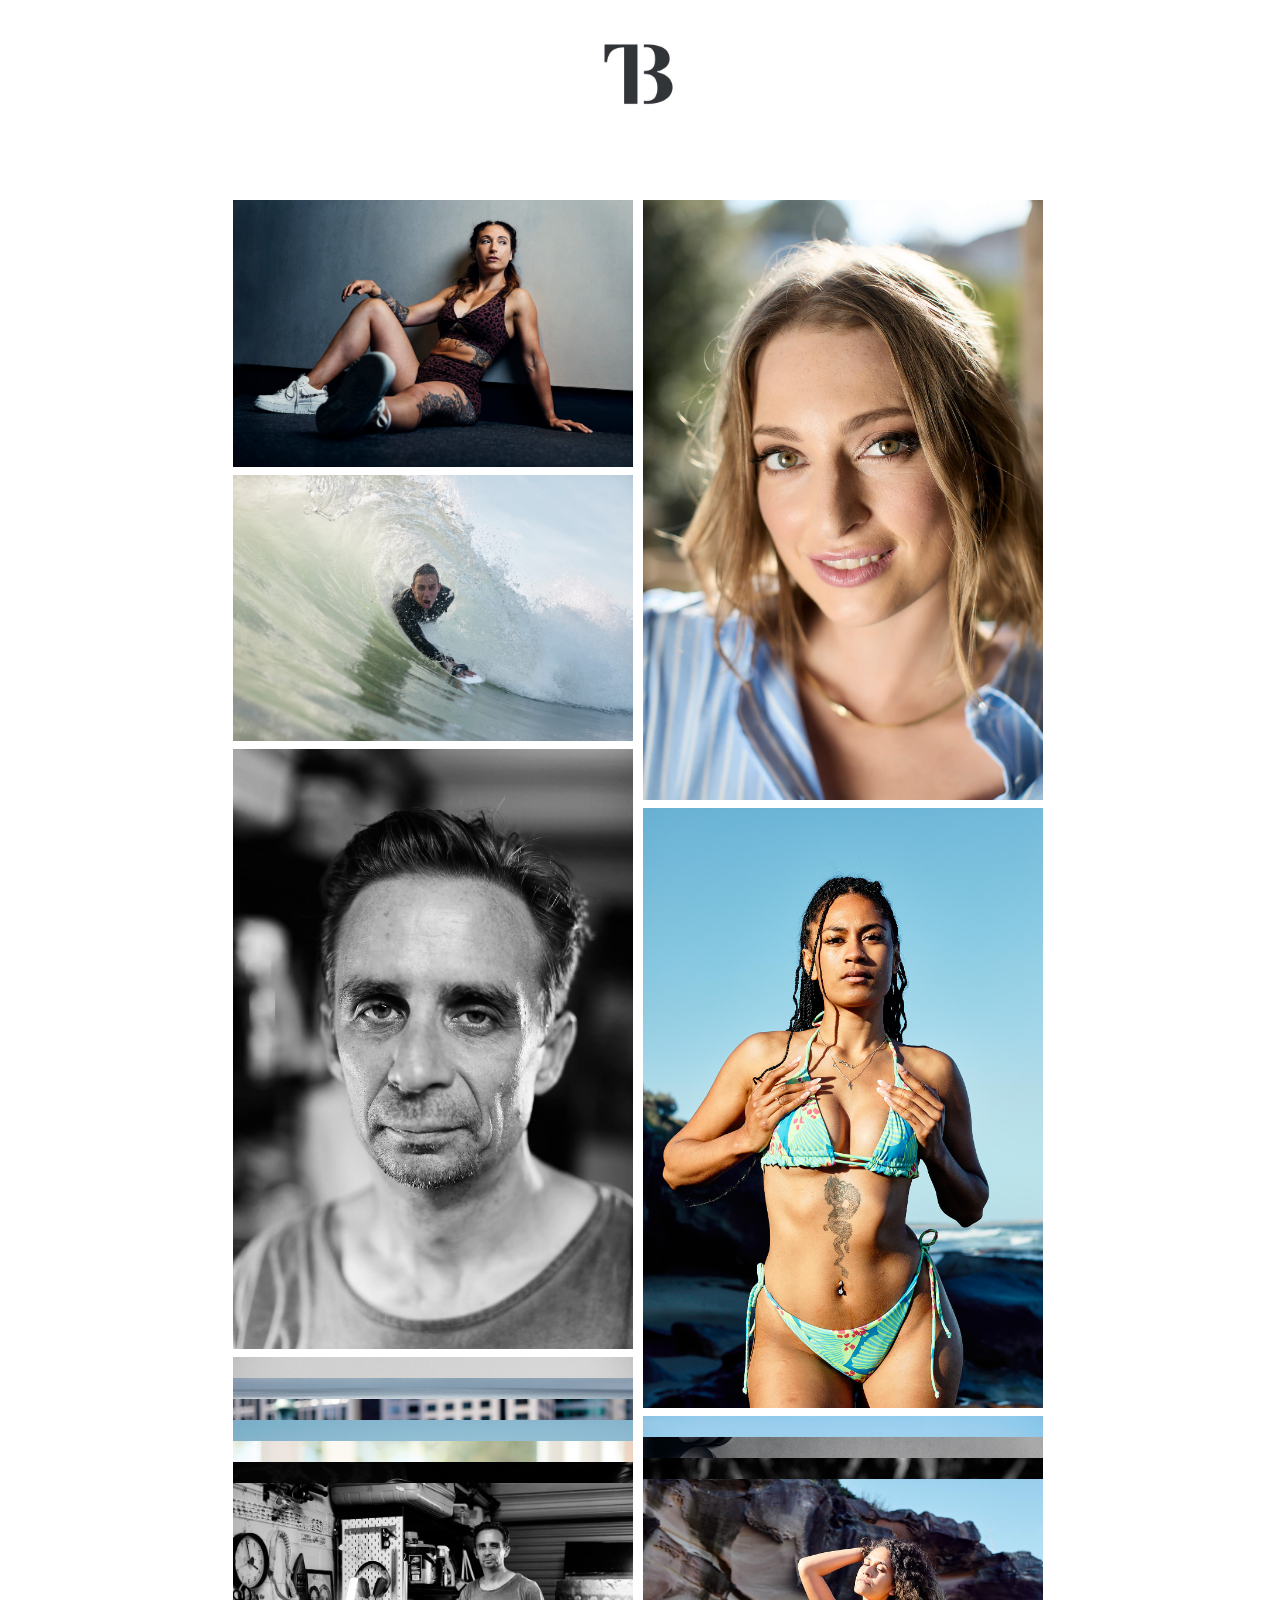
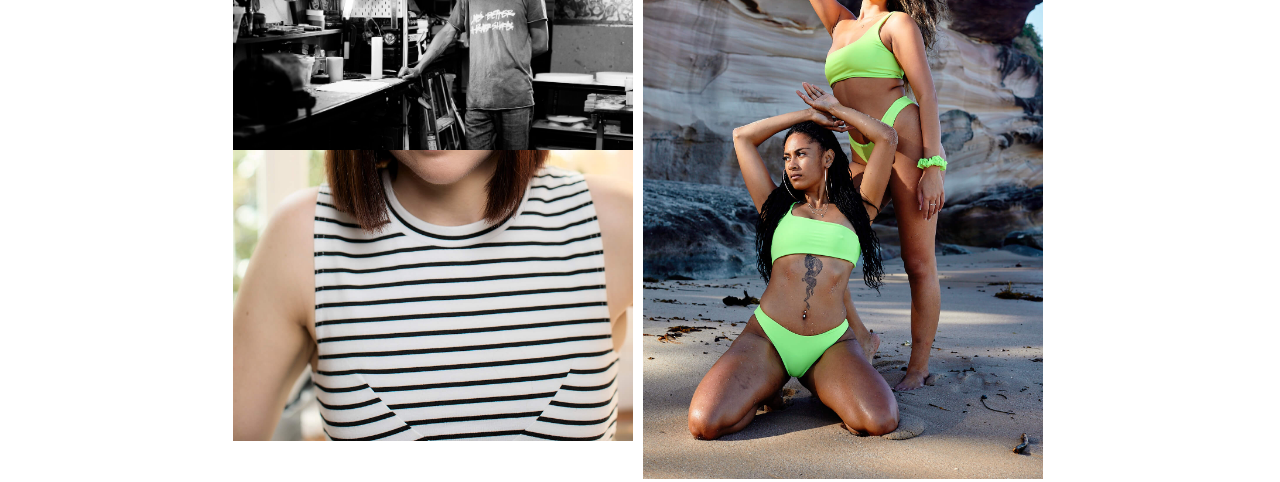
==== index.html @ 5ed94ef1 "Initial work" ====
<!DOCTYPE html>
<html lang="en">
  <head>
    <meta charset="UTF-8">
    <meta name="viewport" content="width=device-width, initial-scale=1.0">
    <meta http-equiv="X-UA-Compatible" content="ie=edge">
    <title>Tim Bowman Photography</title>
    <link rel="stylesheet" href="css/style.css">
  </head>
  <body>
    <div class="container">
        <div id="header"><a href="https://www.timbowman.com.au"><img src="assets/logo.jpeg" class="logo" alt="Tim Bowman Photography" /></a><nav></nav></div>
        <div id="content">
            <div class="grid" data-masonry='{ "itemSelector": ".grid-item", "columnWidth": 200, "gutter": 5, "fitWidth" : true }'>
                <div class="grid-item"><img src="assets/12.jpg" alt="" /></div>
                <div class="grid-item"><img src="assets/2.jpg" alt="" /></div>
                <div class="grid-item"><img src="assets/3.jpg" alt="" /></div>
                <div class="grid-item"><img src="assets/4.jpg" alt="" /></div>
                <div class="grid-item"><img src="assets/16.jpg" alt="" /></div>
                <div class="grid-item"><img src="assets/6.jpg" alt="" /></div>
                <div class="grid-item"><img src="assets/7.jpg" alt="" /></div>
                <div class="grid-item"><img src="assets/8.jpg" alt="" /></div>
                <div class="grid-item"><img src="assets/9.jpg" alt="" /></div>
                <div class="grid-item"><img src="assets/13.jpg" alt="" /></div>
                <div class="grid-item"><img src="assets/11.jpg" alt="" /></div>
                <div class="grid-item"><img src="assets/1.jpg" alt="" /></div>
                <div class="grid-item"><img src="assets/10.jpg" alt="" /></div>
                <div class="grid-item"><img src="assets/14.jpg" alt="" /></div>
                <div class="grid-item"><img src="assets/15.jpg" alt="" /></div>
                <div class="grid-item"><img src="assets/5.jpg" alt="" /></div>
            </div>

        </div>
   
</div>
   
	<script src="js/masonry.pkgd.min.js"></script>
  </body>
</html>
---- css/style.css ----
html, body, div, span, applet, object, iframe,
h1, h2, h3, h4, h5, h6, p, blockquote, pre,
a, abbr, acronym, address, big, cite, code,
del, dfn, em, img, ins, kbd, q, s, samp,
small, strike, strong, sub, sup, tt, var,
b, u, i, center,
dl, dt, dd, ol, ul, li,
fieldset, form, label, legend,
table, caption, tbody, tfoot, thead, tr, th, td,
article, aside, canvas, details, embed, 
figure, figcaption, footer, header, hgroup, 
menu, nav, output, ruby, section, summary,
time, mark, audio, video {
	margin: 0;
	padding: 0;
	border: 0;
	font-size: 100%;
	font: inherit;
	vertical-align: baseline;
}
/* HTML5 display-role reset for older browsers */
article, aside, details, figcaption, figure, 
footer, header, hgroup, menu, nav, section {
	display: block;
}
body {
	line-height: 1;
    font-weight: 700;
    text-transform: uppercase;
    letter-spacing: 2px;
    font-family: Monument Grotesk,Helvetica,Arial,sans-serif;
}
ol, ul {
	list-style: none;
}
blockquote, q {
	quotes: none;
}
blockquote:before, blockquote:after,
q:before, q:after {
	content: '';
	content: none;
}
table {
	border-collapse: collapse;
	border-spacing: 0;
}
body {
    background-color: #ffffff;
}

.container {
    width: 100vw;
}

#header {
    width: 100%;
    height: 150px;
    display: flex;
    justify-content: center;
    align-items: center;
}

#header .logo {
    width: 100px;
    height: 100px;
}

#content {
    padding: 50px 75px;

}
#content img {
    width: 400px;
}

.grid {
    margin: 0 auto;
}

.grid-item {
    margin-bottom: 5px;
}
@media only screen and (max-width: 600px) {

    .grid {
        max-width: 100%;
        width: 100vw !important;
    }

    #content {
        padding: 50px 5px;
    }

    #content img {
        width: 100%;
    }

}
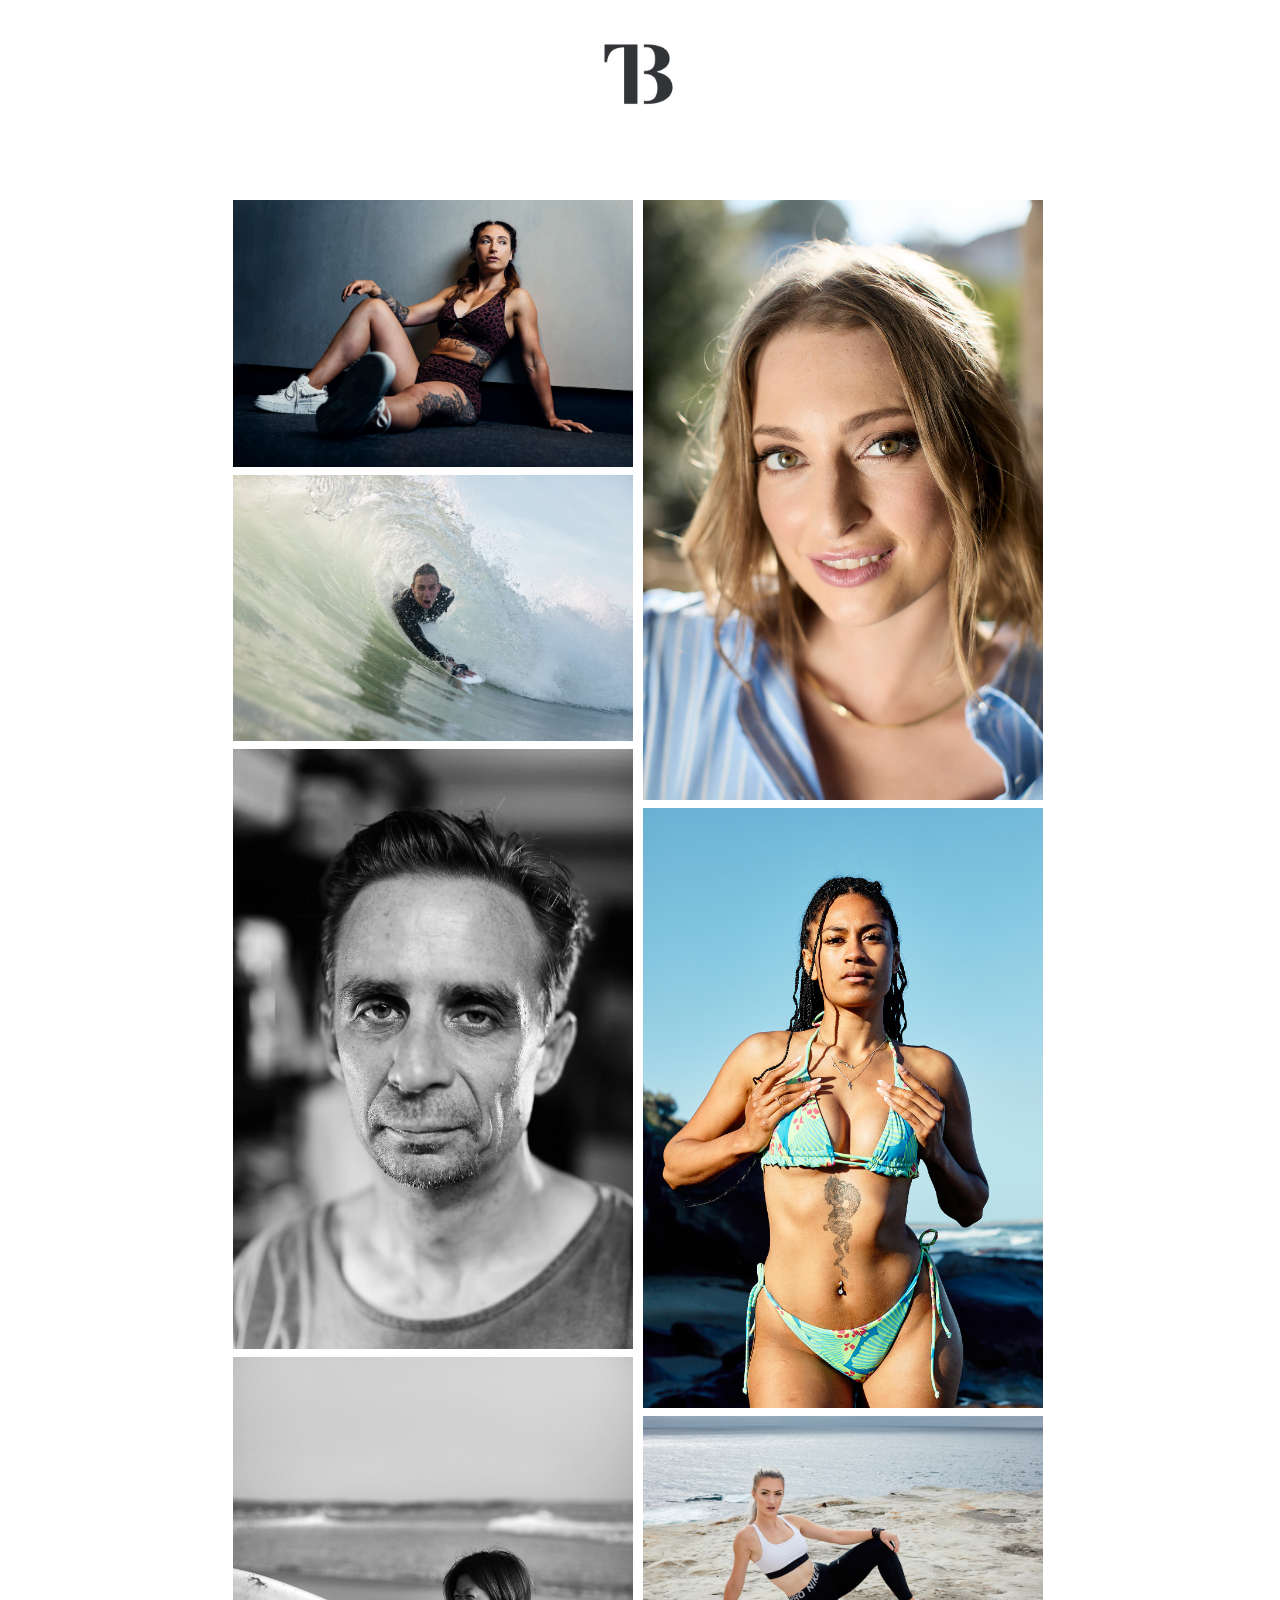
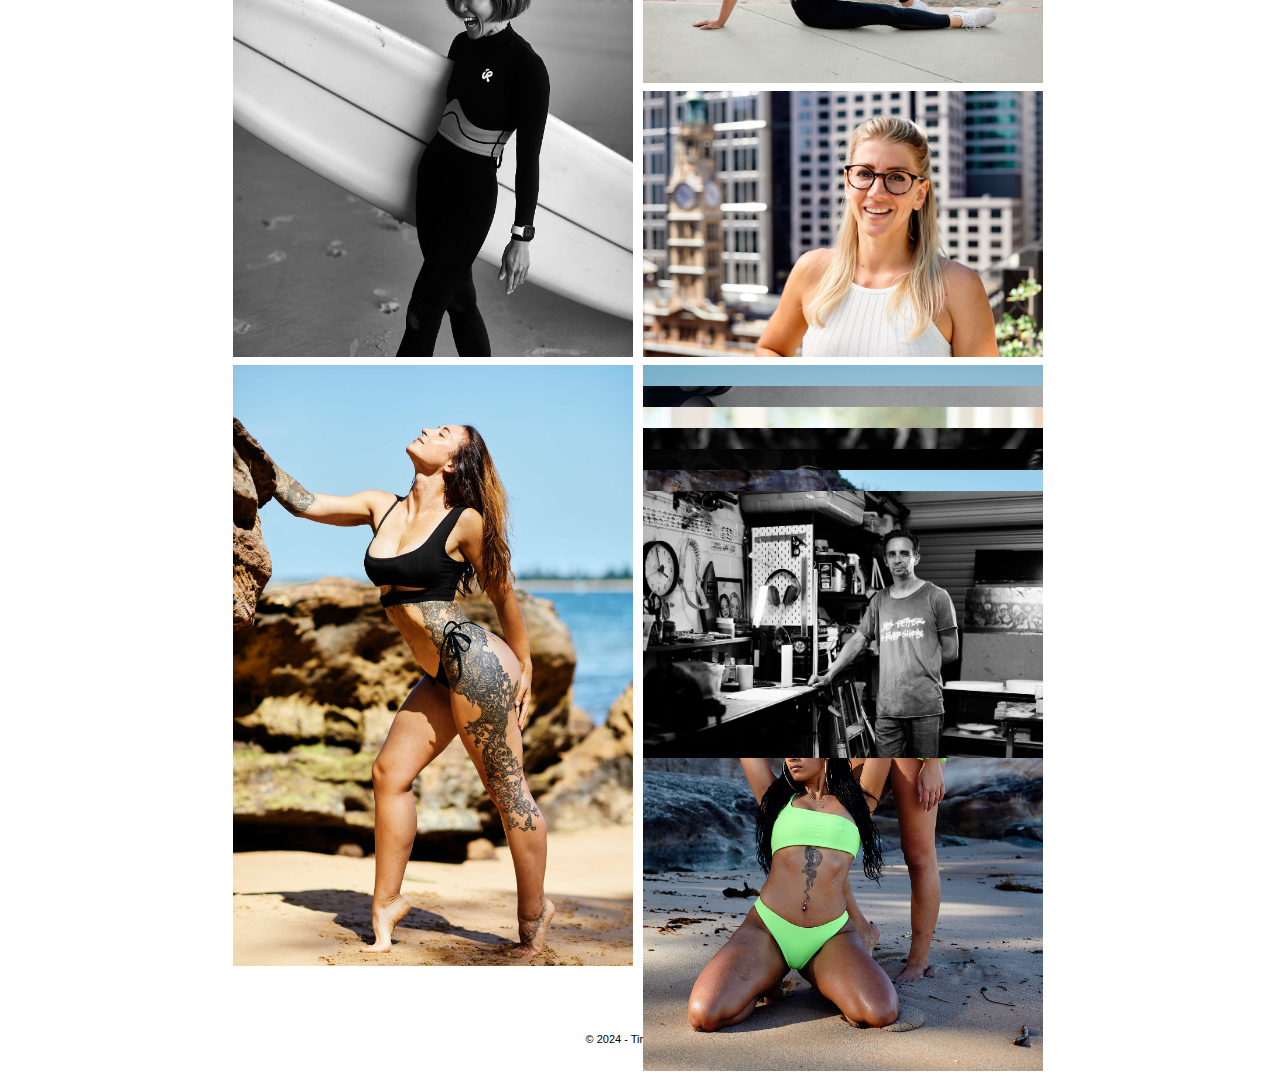
==== commit 5c725825: "footer" ====
--- a/index.html
+++ b/index.html
@@ -31,6 +31,7 @@
             </div>
 
         </div>
+        <footer><p>&copy; 2024  - Tim Bowman</p></footer>
    
 </div>
    
--- a/css/style.css
+++ b/css/style.css
@@ -25,10 +25,7 @@
 }
 body {
 	line-height: 1;
-    font-weight: 700;
-    text-transform: uppercase;
-    letter-spacing: 2px;
-    font-family: Monument Grotesk,Helvetica,Arial,sans-serif;
+    font-family: Helvetica,Arial,sans-serif;
 }
 ol, ul {
 	list-style: none;
@@ -81,6 +78,15 @@
 .grid-item {
     margin-bottom: 5px;
 }
+
+footer {
+    display: flex;
+    justify-content: center;
+    align-items: center;
+    font-size: 11px;
+    padding: 10px 0;
+}
+
 @media only screen and (max-width: 600px) {
 
     .grid {
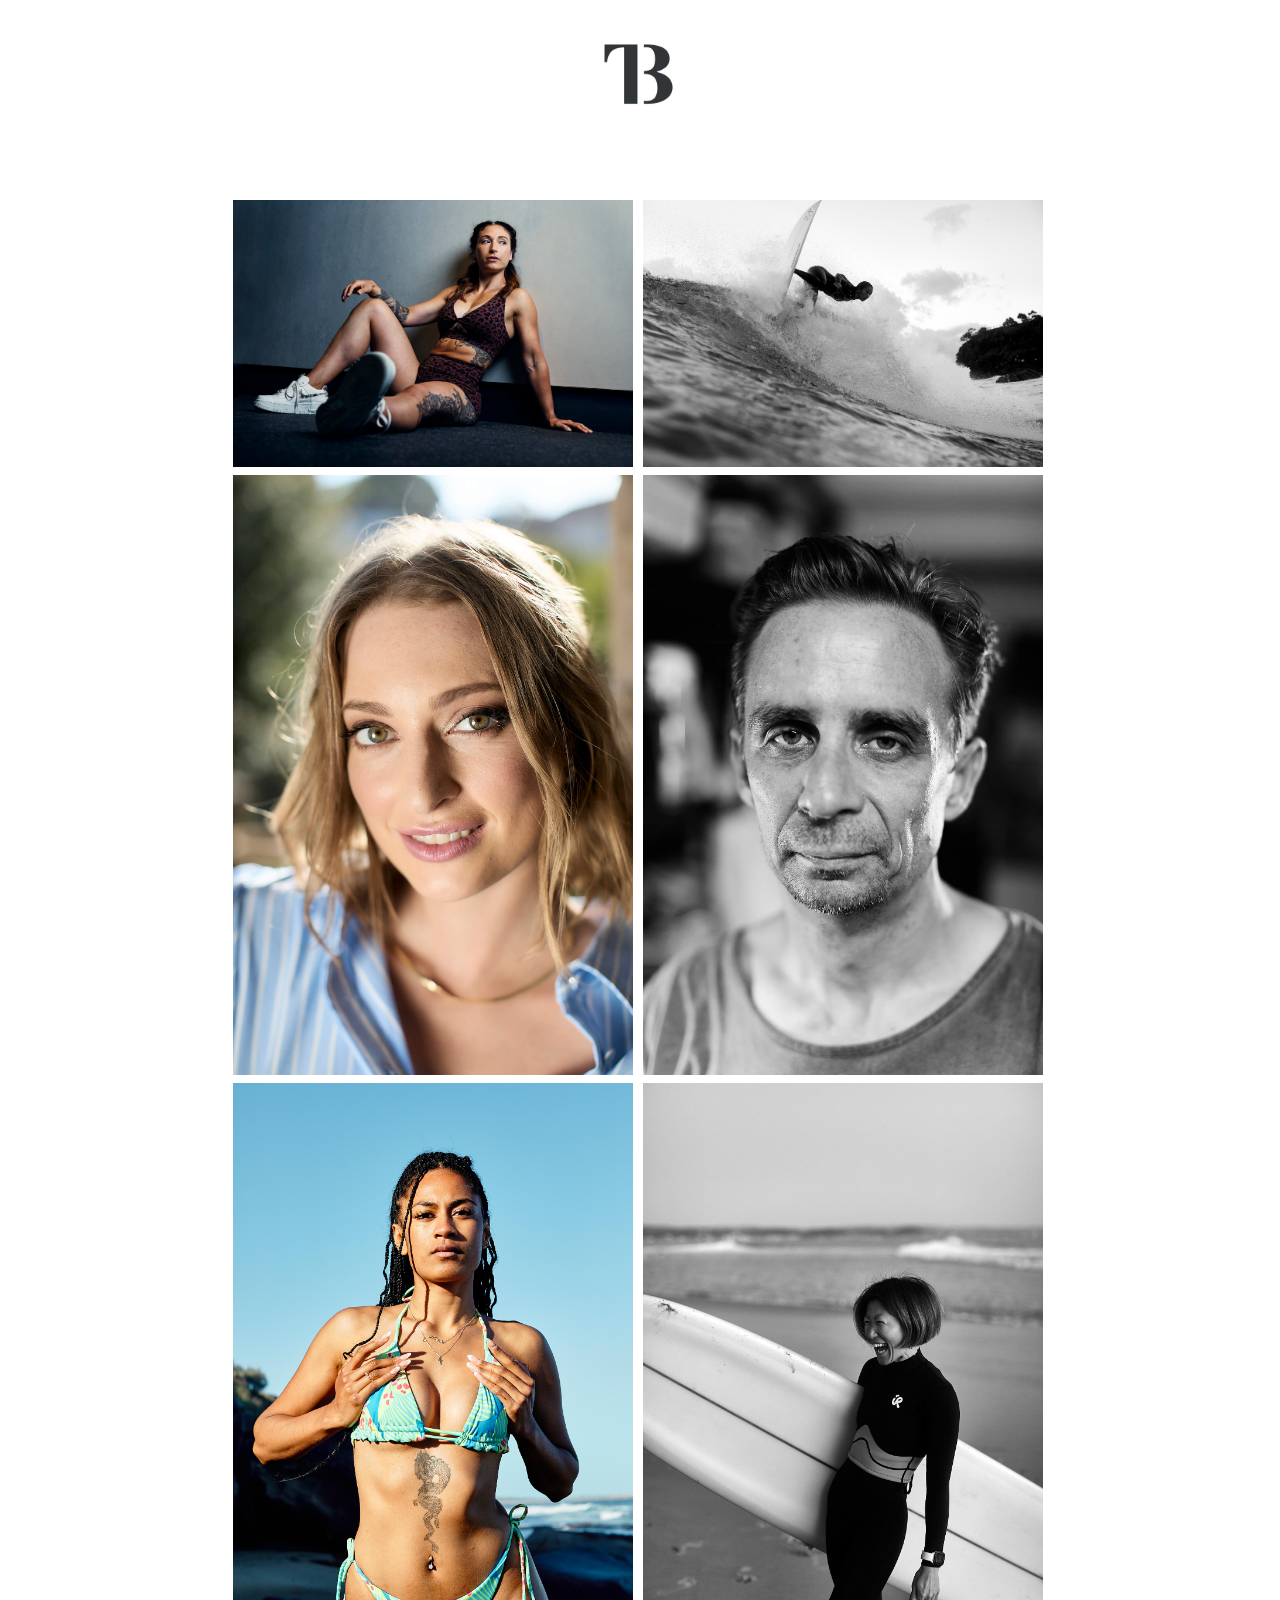
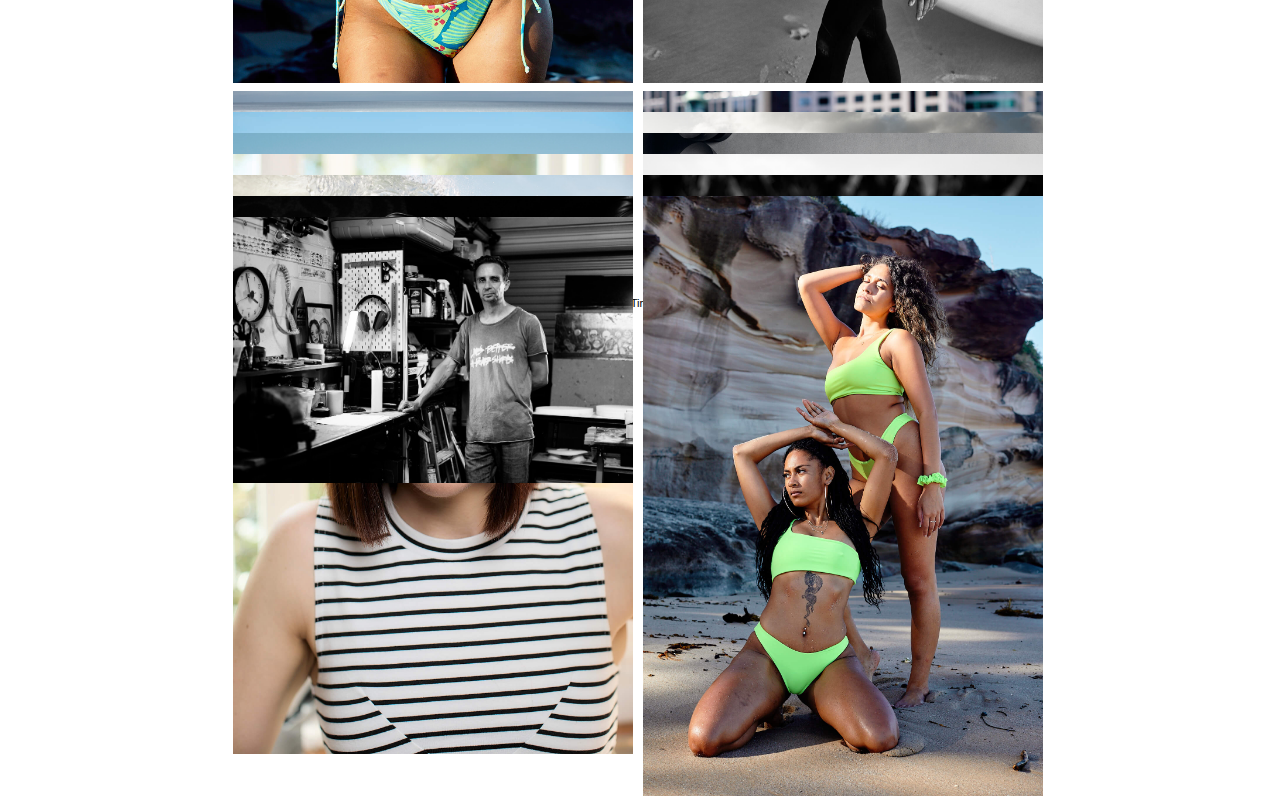
==== commit 8fd5c43b: "photo updates" ====
--- a/index.html
+++ b/index.html
@@ -13,20 +13,26 @@
         <div id="content">
             <div class="grid" data-masonry='{ "itemSelector": ".grid-item", "columnWidth": 200, "gutter": 5, "fitWidth" : true }'>
                 <div class="grid-item"><img src="assets/12.jpg" alt="" /></div>
+                <div class="grid-item"><img src="assets/20.jpg" alt="" /></div>
                 <div class="grid-item"><img src="assets/2.jpg" alt="" /></div>
-                <div class="grid-item"><img src="assets/3.jpg" alt="" /></div>
+                
                 <div class="grid-item"><img src="assets/4.jpg" alt="" /></div>
                 <div class="grid-item"><img src="assets/16.jpg" alt="" /></div>
                 <div class="grid-item"><img src="assets/6.jpg" alt="" /></div>
                 <div class="grid-item"><img src="assets/7.jpg" alt="" /></div>
                 <div class="grid-item"><img src="assets/8.jpg" alt="" /></div>
                 <div class="grid-item"><img src="assets/9.jpg" alt="" /></div>
+                <div class="grid-item"><img src="assets/18.jpg" alt="" /></div>
                 <div class="grid-item"><img src="assets/13.jpg" alt="" /></div>
                 <div class="grid-item"><img src="assets/11.jpg" alt="" /></div>
+             
                 <div class="grid-item"><img src="assets/1.jpg" alt="" /></div>
+                <div class="grid-item"><img src="assets/19.jpg" alt="" /></div>
+                <div class="grid-item"><img src="assets/3.jpg" alt="" /></div>
                 <div class="grid-item"><img src="assets/10.jpg" alt="" /></div>
                 <div class="grid-item"><img src="assets/14.jpg" alt="" /></div>
                 <div class="grid-item"><img src="assets/15.jpg" alt="" /></div>
+                
                 <div class="grid-item"><img src="assets/5.jpg" alt="" /></div>
             </div>
 
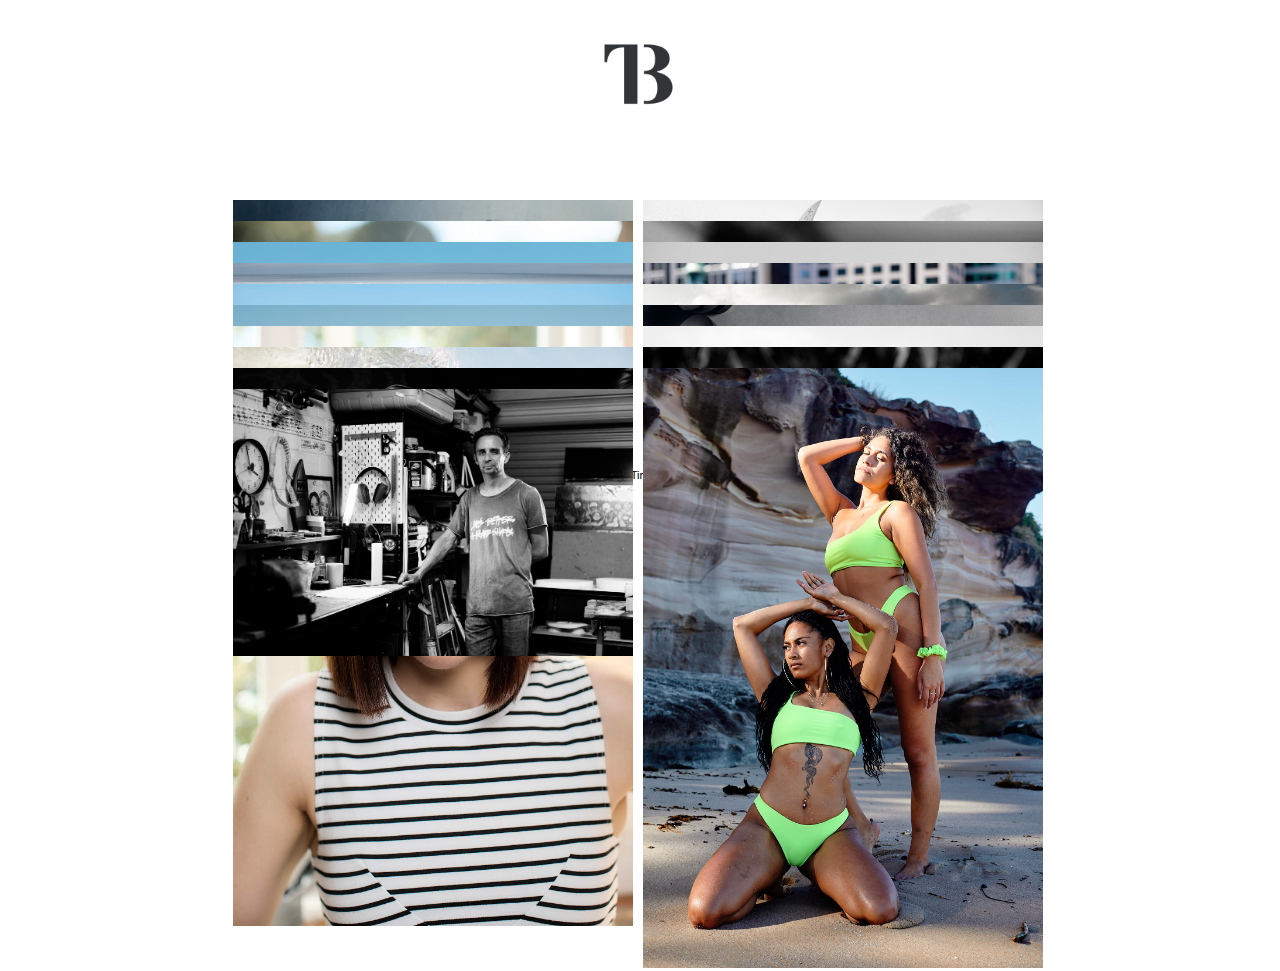
==== commit 98455043: "script moved to head" ====
--- a/index.html
+++ b/index.html
@@ -6,6 +6,7 @@
     <meta http-equiv="X-UA-Compatible" content="ie=edge">
     <title>Tim Bowman Photography</title>
     <link rel="stylesheet" href="css/style.css">
+    <script src="js/masonry.pkgd.min.js"></script>
   </head>
   <body>
     <div class="container">
@@ -41,6 +42,6 @@
    
 </div>
    
-	<script src="js/masonry.pkgd.min.js"></script>
+	
   </body>
 </html>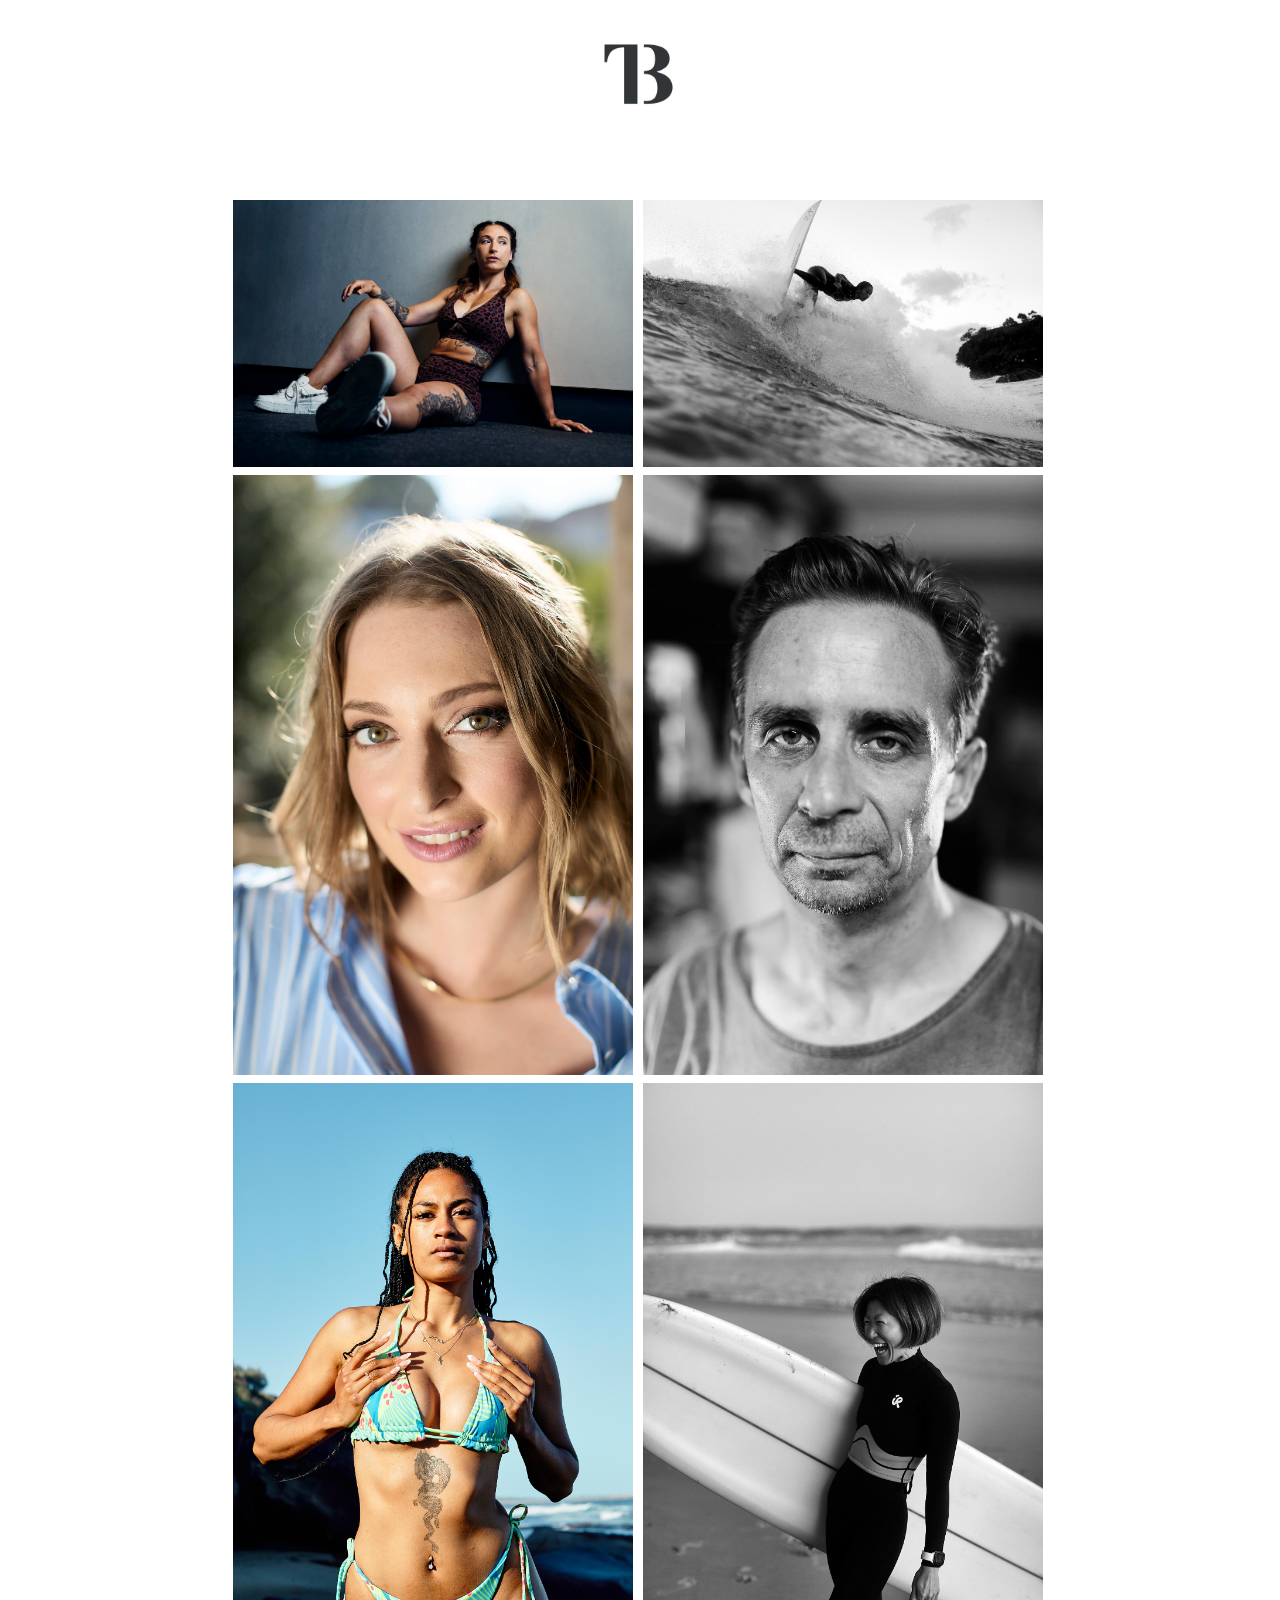
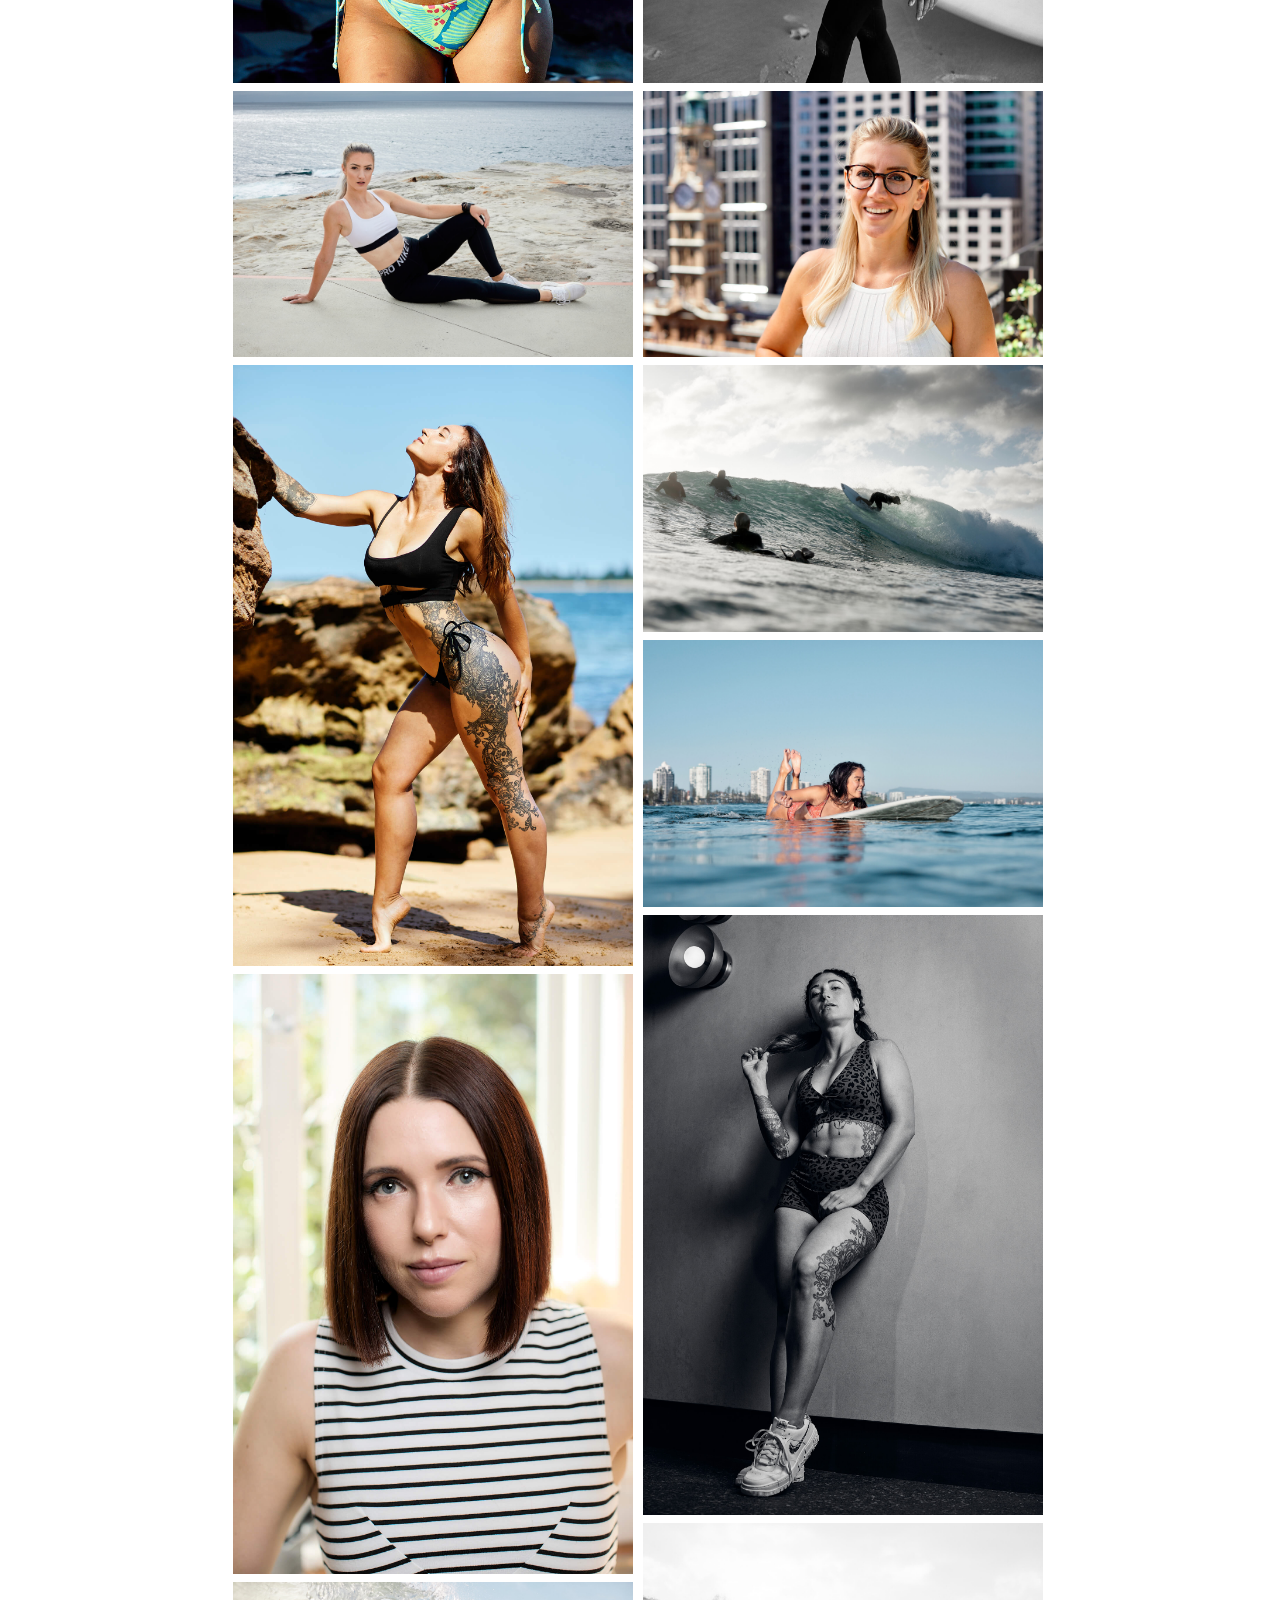
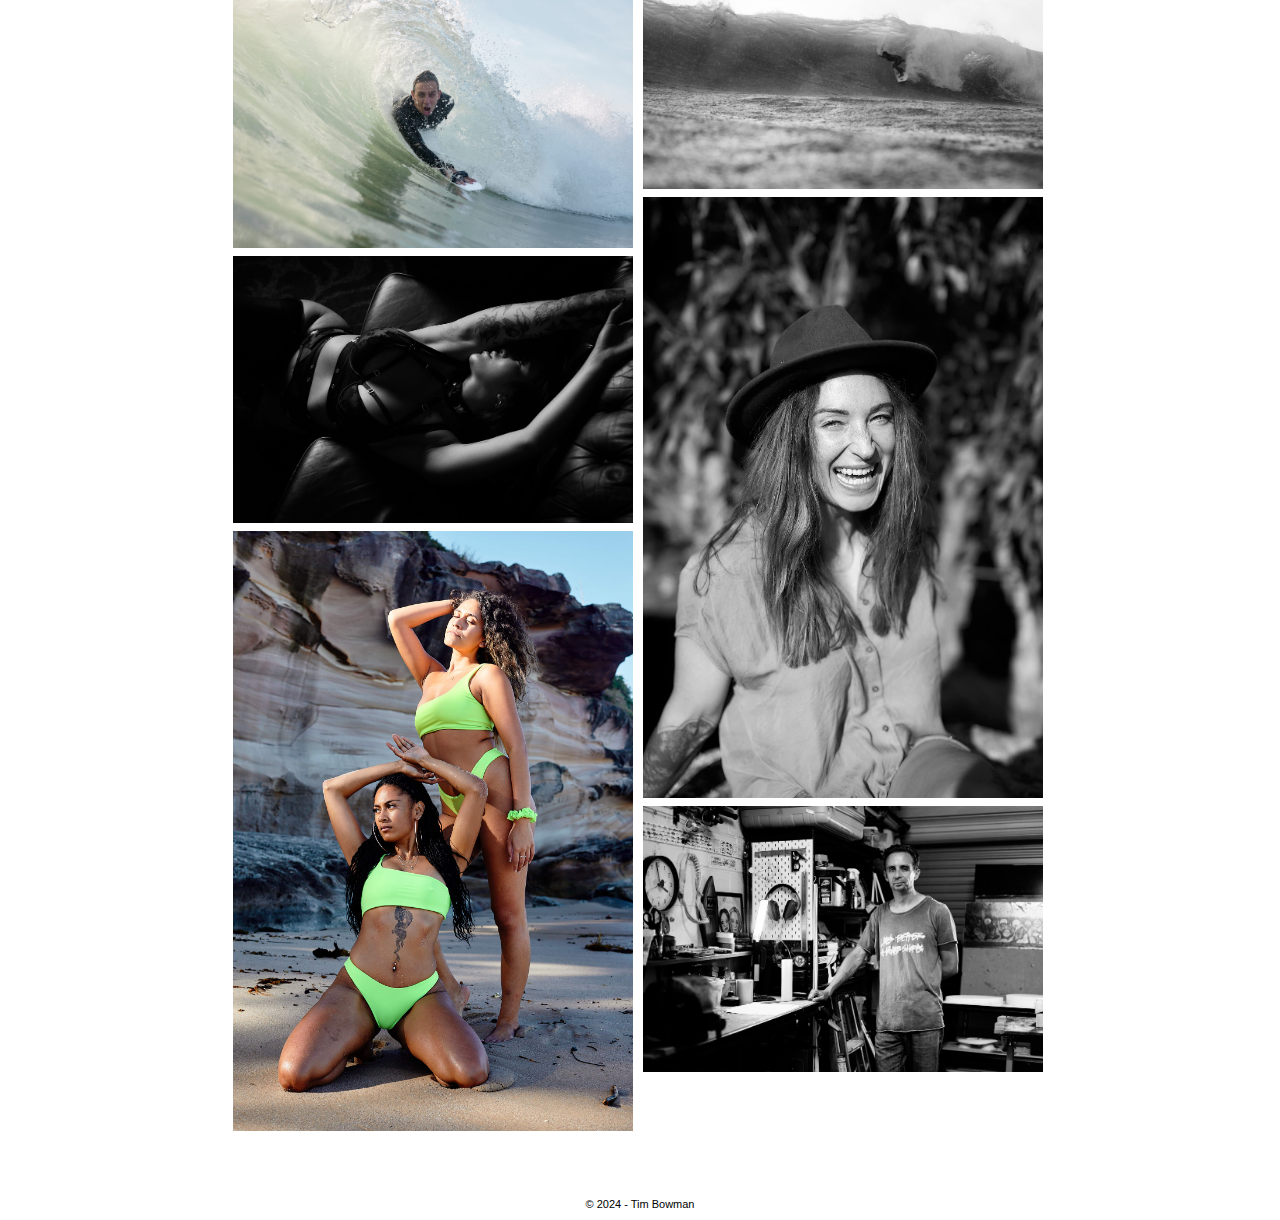
==== commit 74bc5bbb: "msnry initilisation" ====
--- a/index.html
+++ b/index.html
@@ -12,7 +12,7 @@
     <div class="container">
         <div id="header"><a href="https://www.timbowman.com.au"><img src="assets/logo.jpeg" class="logo" alt="Tim Bowman Photography" /></a><nav></nav></div>
         <div id="content">
-            <div class="grid" data-masonry='{ "itemSelector": ".grid-item", "columnWidth": 200, "gutter": 5, "fitWidth" : true }'>
+            <div class="grid">
                 <div class="grid-item"><img src="assets/12.jpg" alt="" /></div>
                 <div class="grid-item"><img src="assets/20.jpg" alt="" /></div>
                 <div class="grid-item"><img src="assets/2.jpg" alt="" /></div>
@@ -42,6 +42,17 @@
    
 </div>
    
-	
+	<script>
+window.onload = function() {
+
+var msnry = new Masonry( '.grid', {
+    columnWidth: 200,
+    itemSelector: '.grid-item',
+    gutter: 5,
+    fitWidth: true
+    });
+};
+
+    </script>
   </body>
 </html>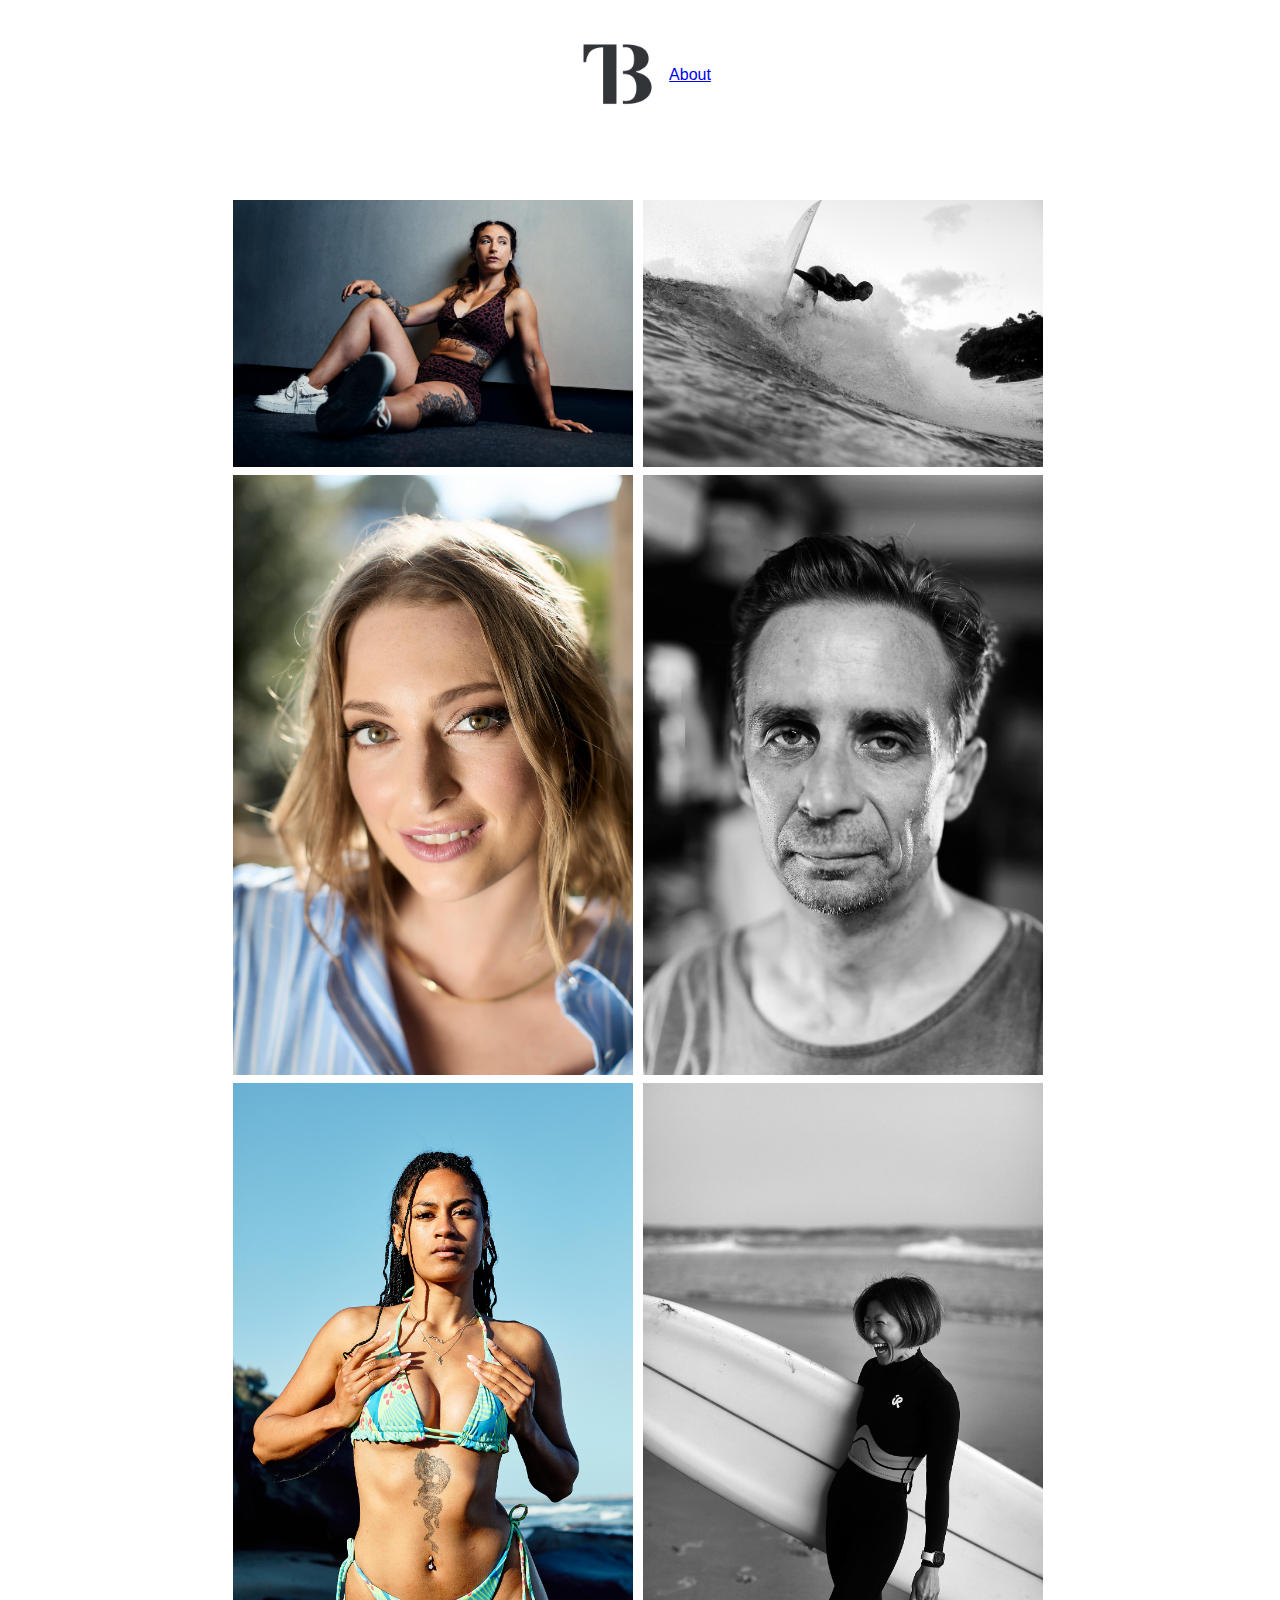
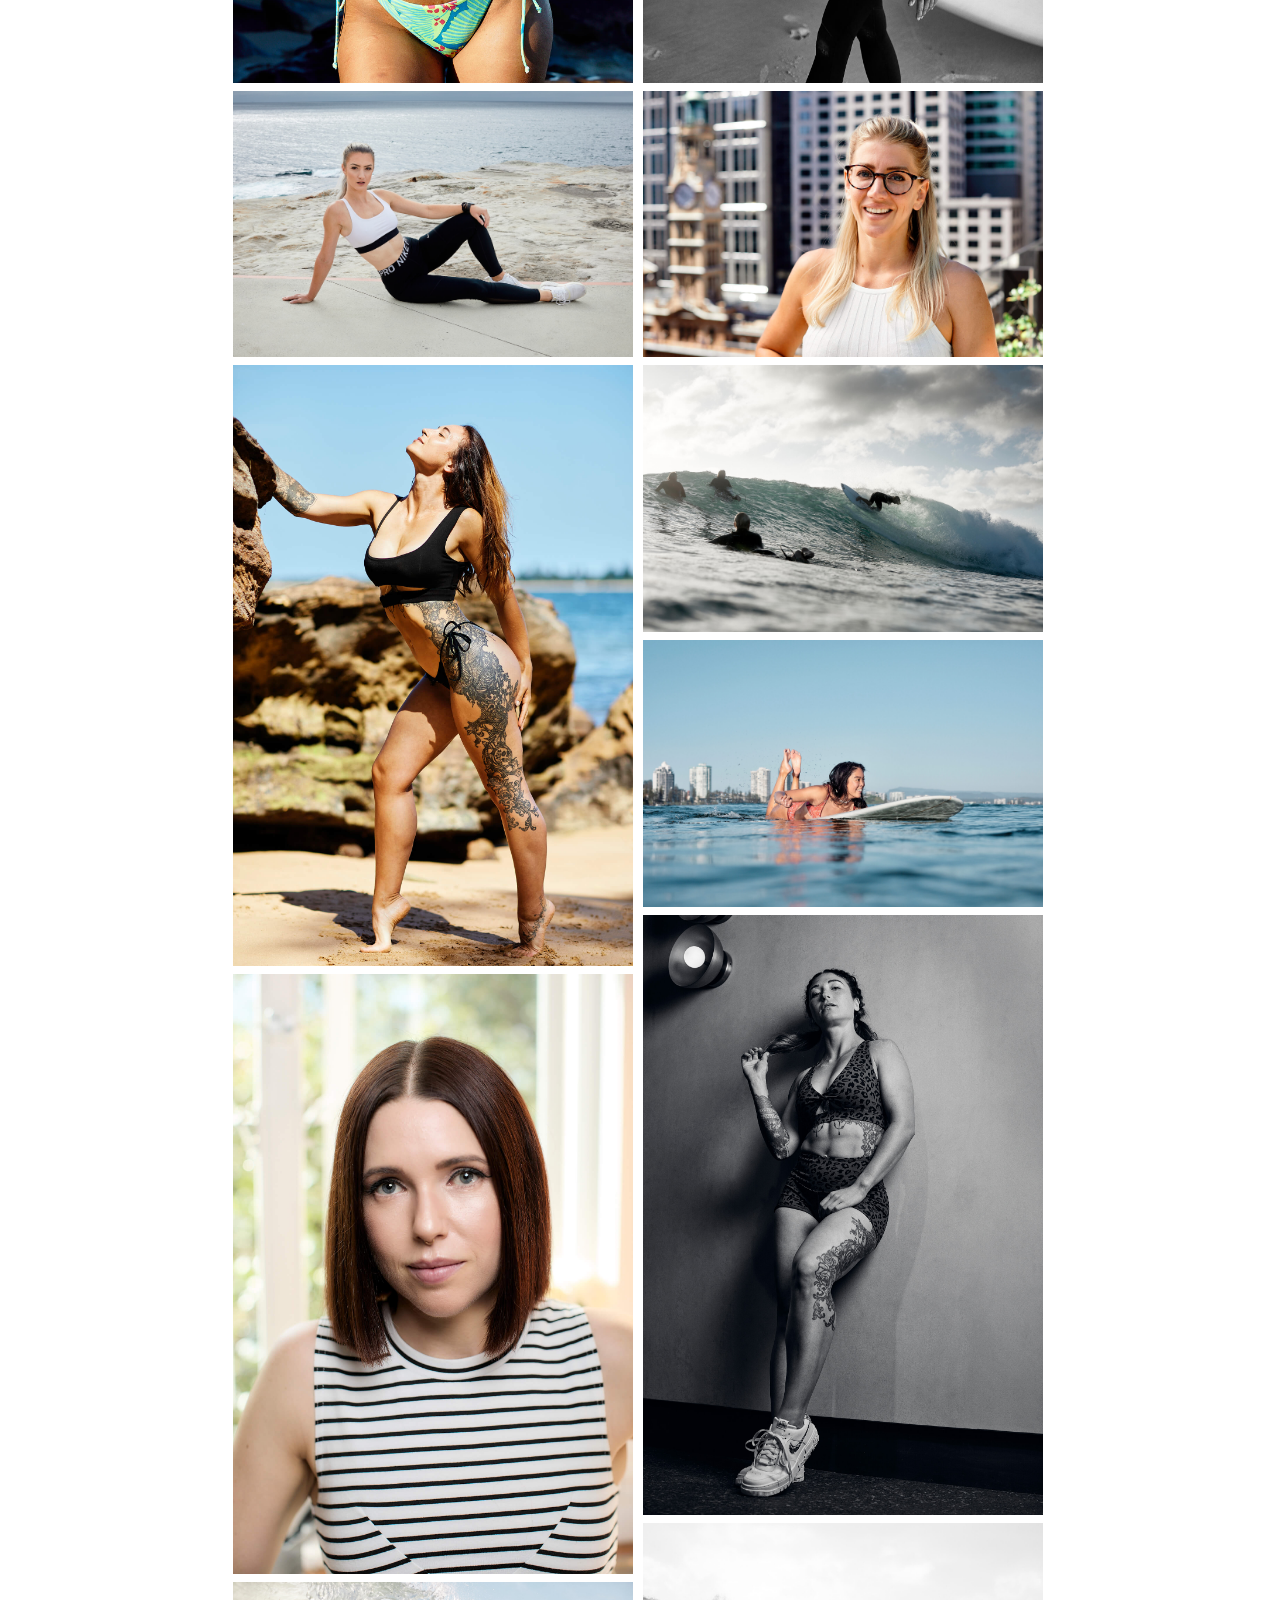
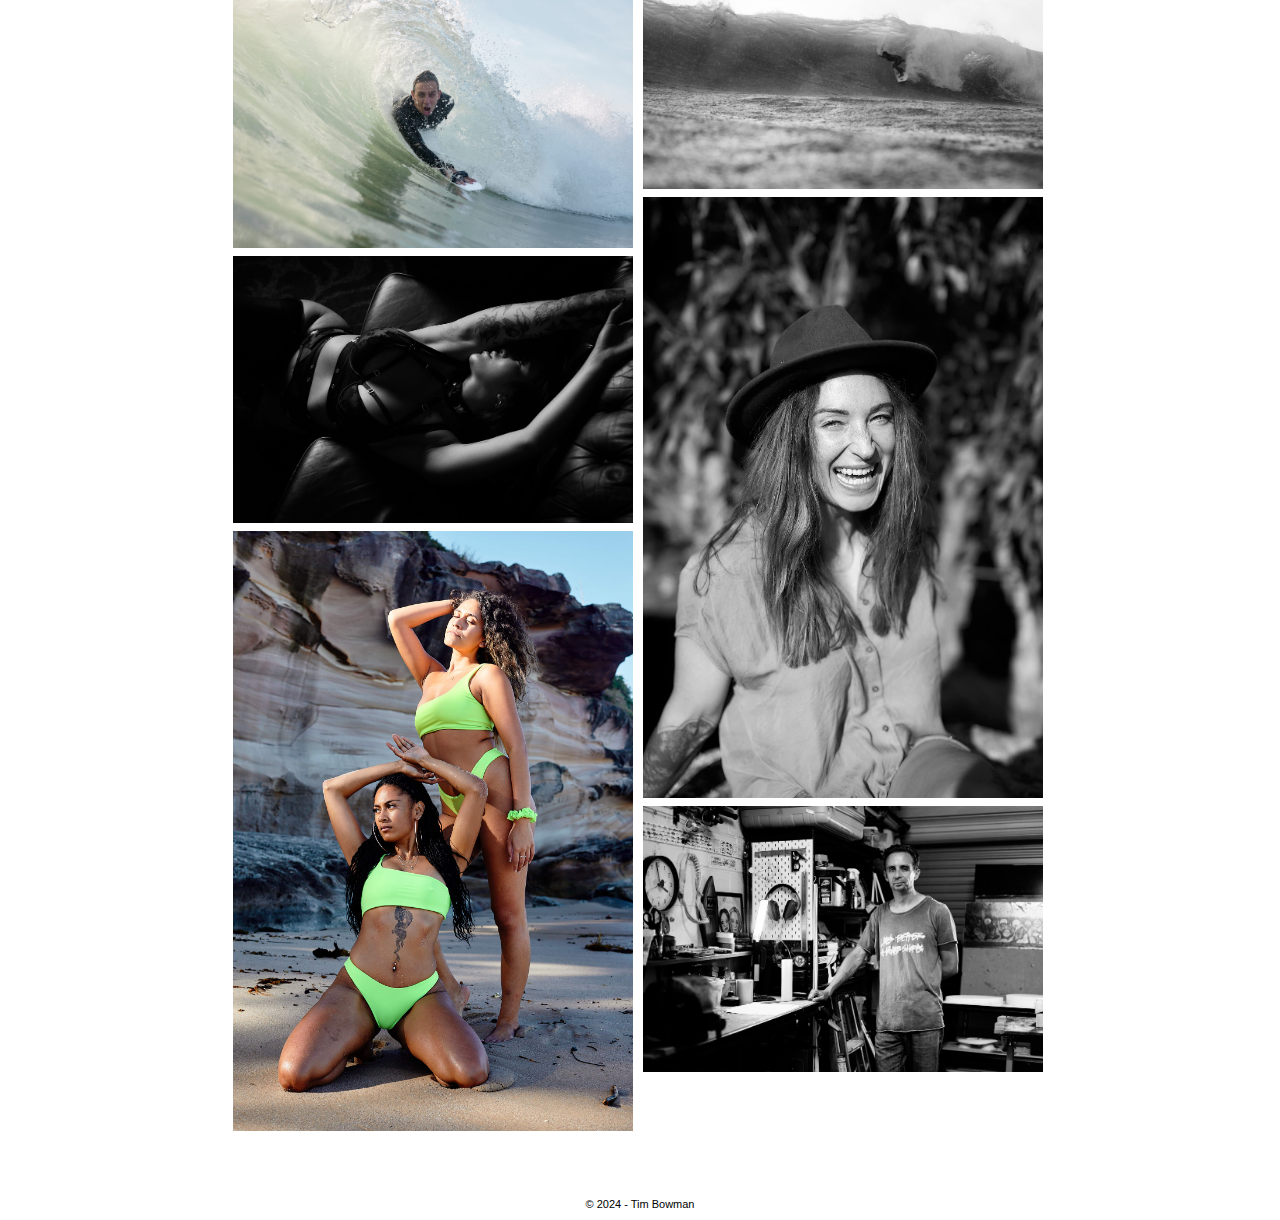
==== commit e60c4559: "about page and nav" ====
--- a/index.html
+++ b/index.html
@@ -4,33 +4,35 @@
     <meta charset="UTF-8">
     <meta name="viewport" content="width=device-width, initial-scale=1.0">
     <meta http-equiv="X-UA-Compatible" content="ie=edge">
-    <title>Tim Bowman Photography</title>
+    <title>Sydney Portrait Photography - Tim Bowman</title>
     <link rel="stylesheet" href="css/style.css">
+    <meta name="description" content="Tim Bowman is a professional portrait photographer based in Australia."/>
+    <link rel="canonical" href="https://timbowman.com.au/" />
     <script src="js/masonry.pkgd.min.js"></script>
   </head>
   <body>
     <div class="container">
-        <div id="header"><a href="https://www.timbowman.com.au"><img src="assets/logo.jpeg" class="logo" alt="Tim Bowman Photography" /></a><nav></nav></div>
+        <div id="header"><a href="https://www.timbowman.com.au"><img src="assets/logo.jpeg" class="logo" alt="Tim Bowman Photography" /></a><nav><ul><li><a href="/about">About</a></li></ul></nav></div>
         <div id="content">
             <div class="grid">
-                <div class="grid-item"><img src="assets/12.jpg" alt="" /></div>
-                <div class="grid-item"><img src="assets/20.jpg" alt="" /></div>
-                <div class="grid-item"><img src="assets/2.jpg" alt="" /></div>
+                <div class="grid-item"><img src="assets/12.jpg" alt="Portrait of an athlete taking a rest on the floor" /></div>
+                <div class="grid-item"><img src="assets/20.jpg" alt="Professional surfer hitting the lip" /></div>
+                <div class="grid-item"><img src="assets/2.jpg" alt="Portrait of a woman wearing a blue and white stripy shirt" /></div>
                 
-                <div class="grid-item"><img src="assets/4.jpg" alt="" /></div>
-                <div class="grid-item"><img src="assets/16.jpg" alt="" /></div>
-                <div class="grid-item"><img src="assets/6.jpg" alt="" /></div>
-                <div class="grid-item"><img src="assets/7.jpg" alt="" /></div>
-                <div class="grid-item"><img src="assets/8.jpg" alt="" /></div>
-                <div class="grid-item"><img src="assets/9.jpg" alt="" /></div>
-                <div class="grid-item"><img src="assets/18.jpg" alt="" /></div>
-                <div class="grid-item"><img src="assets/13.jpg" alt="" /></div>
-                <div class="grid-item"><img src="assets/11.jpg" alt="" /></div>
+                <div class="grid-item"><img src="assets/4.jpg" alt="Black and white portrait of a man" /></div>
+                <div class="grid-item"><img src="assets/16.jpg" alt="Woman in a bikini in the sun" /></div>
+                <div class="grid-item"><img src="assets/6.jpg" alt="A femail surfer in a wetsuit on the beach, laughing" /></div>
+                <div class="grid-item"><img src="assets/7.jpg" alt="A femail athlete posing in active wear on the rocks" /></div>
+                <div class="grid-item"><img src="assets/8.jpg" alt="A business portrait of a woman in the city" /></div>
+                <div class="grid-item"><img src="assets/9.jpg" alt="A woman posing in swimwear on the beach" /></div>
+                <div class="grid-item"><img src="assets/18.jpg" alt="Occy shooting out of a pit" /></div>
+                <div class="grid-item"><img src="assets/13.jpg" alt="A femail surfer paddeling out for her next wave" /></div>
+                <div class="grid-item"><img src="assets/11.jpg" alt="Female athlete posing in active wear at the gym" /></div>
              
-                <div class="grid-item"><img src="assets/1.jpg" alt="" /></div>
+                <div class="grid-item"><img src="assets/1.jpg" alt="Airy portrait of a woman in a black and white stripy top" /></div>
                 <div class="grid-item"><img src="assets/19.jpg" alt="" /></div>
                 <div class="grid-item"><img src="assets/3.jpg" alt="" /></div>
-                <div class="grid-item"><img src="assets/10.jpg" alt="" /></div>
+                <div class="grid-item"><img src="assets/10.jpg" alt="A woman laughing and smiling in the bush wearing a hat" /></div>
                 <div class="grid-item"><img src="assets/14.jpg" alt="" /></div>
                 <div class="grid-item"><img src="assets/15.jpg" alt="" /></div>
                 
